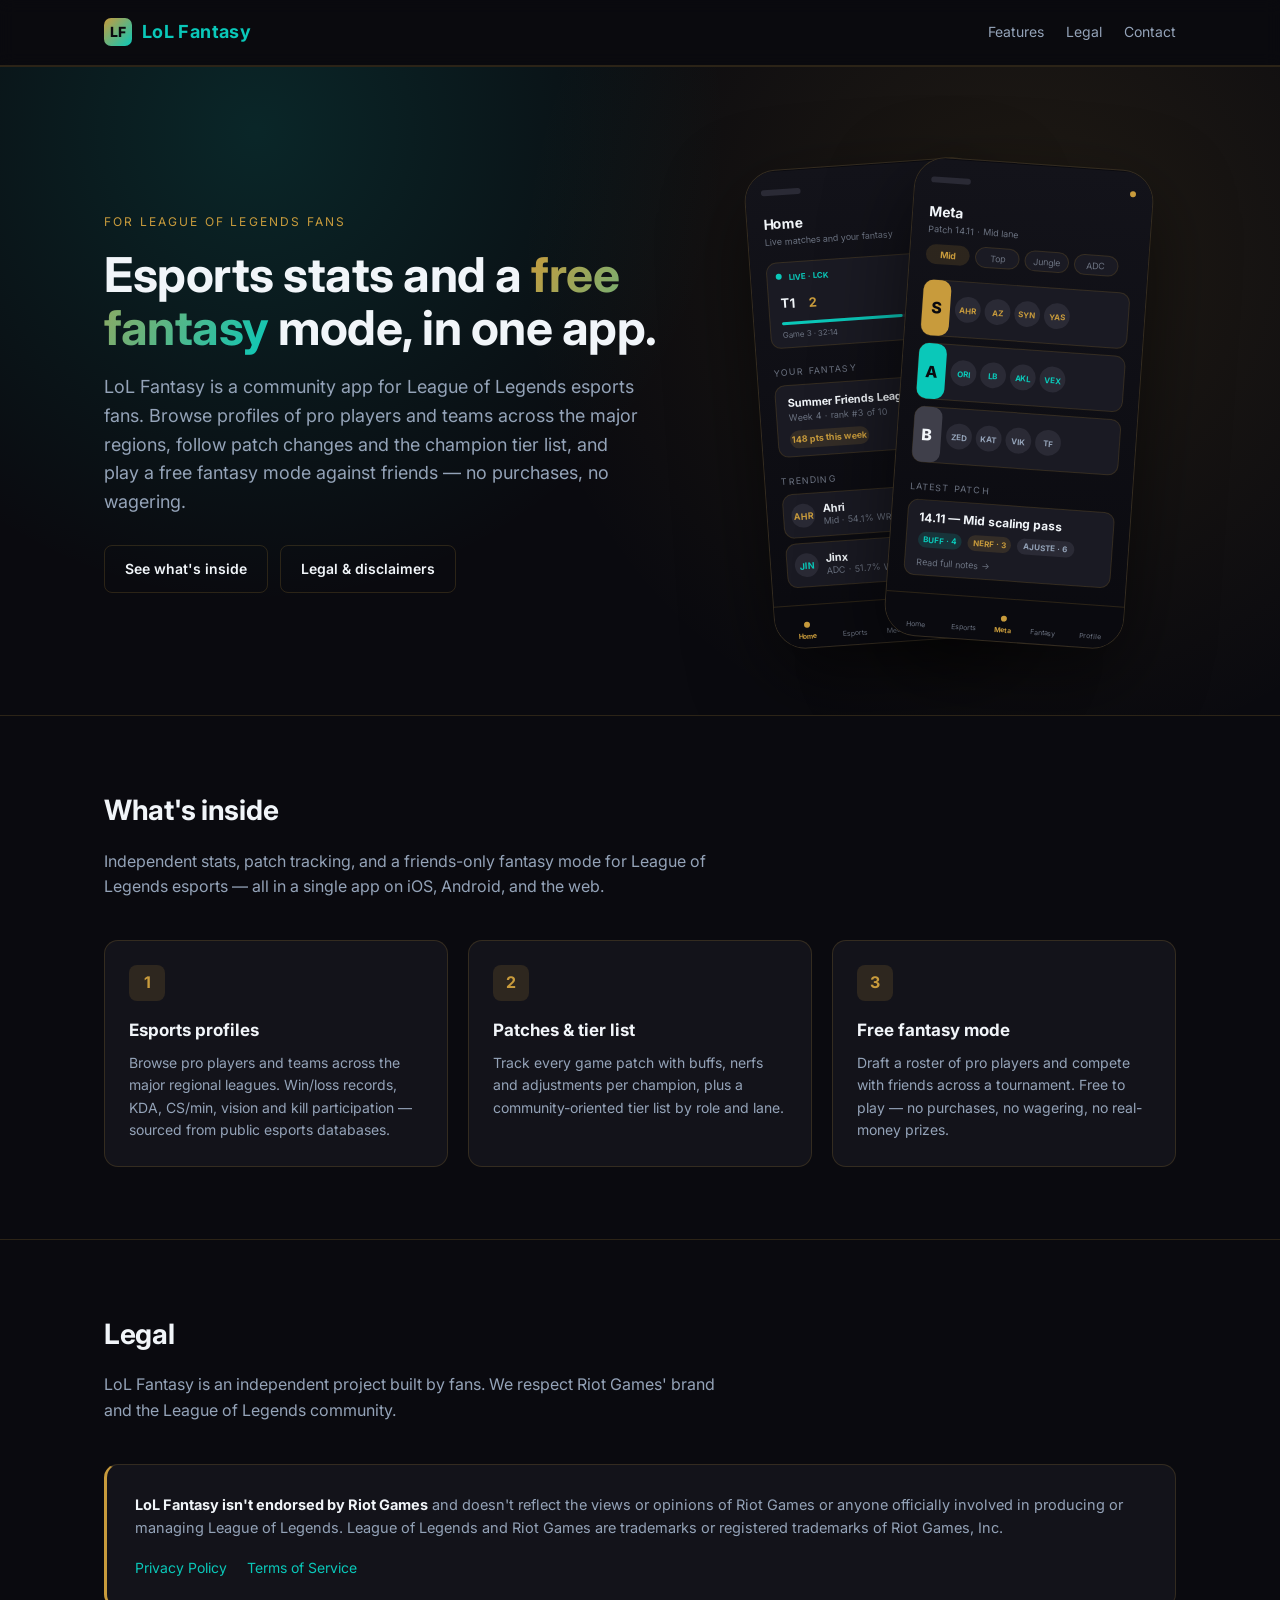
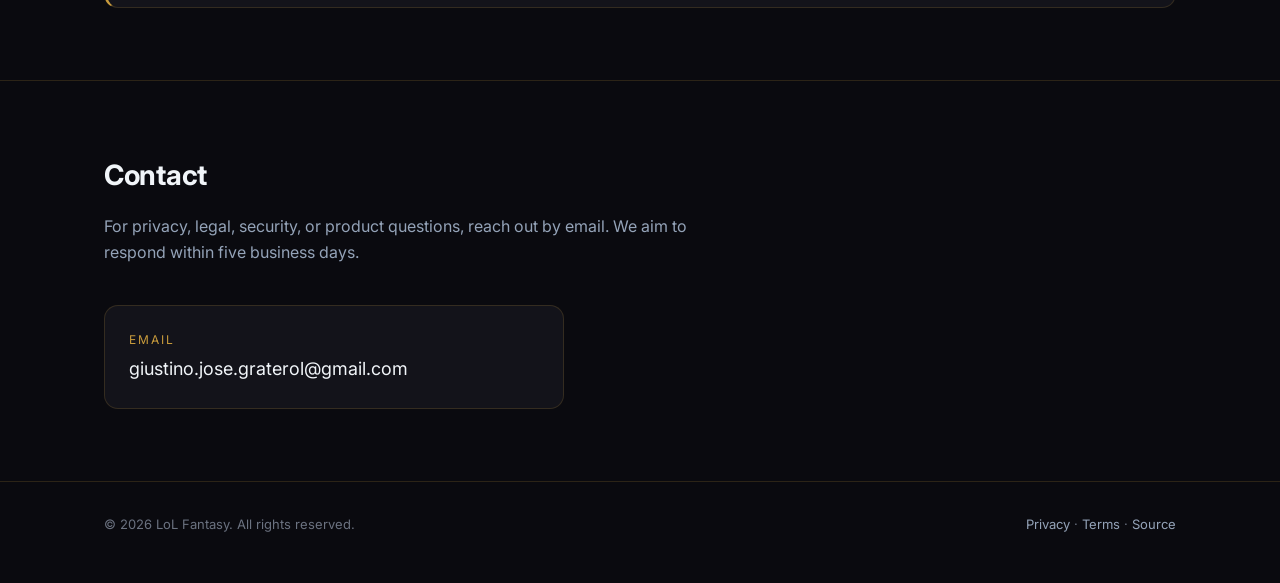
==== index.html @ 983b65de "Initial landing page for Riot API application" ====
<!doctype html>
<html lang="en">
  <head>
    <meta charset="utf-8" />
    <meta name="viewport" content="width=device-width, initial-scale=1" />
    <title>LoL Fantasy — League of Legends stats &amp; free fantasy</title>
    <meta
      name="description"
      content="LoL Fantasy is a community app for League of Legends esports fans: pro and team profiles, patch tracking, champion tier list, and a free fantasy mode. Independent — not affiliated with Riot Games."
    />
    <meta property="og:title" content="LoL Fantasy — League of Legends stats &amp; free fantasy" />
    <meta
      property="og:description"
      content="A community app for League of Legends esports fans: pro and team profiles, patch tracking, champion tier list, and a free fantasy mode."
    />
    <meta property="og:type" content="website" />
    <link rel="preconnect" href="https://fonts.googleapis.com" />
    <link rel="preconnect" href="https://fonts.gstatic.com" crossorigin />
    <link
      href="https://fonts.googleapis.com/css2?family=Inter:wght@400;500;600;700;800&display=swap"
      rel="stylesheet"
    />
    <link rel="stylesheet" href="styles.css" />
  </head>
  <body>
    <header class="site-header">
      <div class="container">
        <a class="brand" href="./">
          <span class="brand-mark">LF</span>
          <span>LoL Fantasy</span>
        </a>
        <nav class="site-nav" aria-label="Primary">
          <a href="#features">Features</a>
          <a href="#legal">Legal</a>
          <a href="#contact">Contact</a>
        </nav>
      </div>
    </header>

    <main>
      <section class="hero" aria-label="Product introduction">
        <div class="container hero-inner">
          <div>
            <div class="eyebrow">For League of Legends fans</div>
            <h1>
              Esports stats and a
              <span class="accent">free fantasy</span> mode, in one app.
            </h1>
            <p class="lede">
              LoL Fantasy is a community app for League of Legends esports fans. Browse profiles of
              pro players and teams across the major regions, follow patch changes and the champion
              tier list, and play a free fantasy mode against friends — no purchases, no wagering.
            </p>
            <div class="cta-row">
              <a class="btn btn-ghost" href="#features">See what's inside</a>
              <a class="btn btn-ghost" href="#legal">Legal &amp; disclaimers</a>
            </div>
          </div>

          <div class="mockup-stack" aria-hidden="true">
            <!-- Mockup 1: Home / Live -->
            <div class="mockup">
              <svg viewBox="0 0 240 480" xmlns="http://www.w3.org/2000/svg">
                <defs>
                  <linearGradient id="bg1" x1="0" y1="0" x2="0" y2="1">
                    <stop offset="0%" stop-color="#13131a" />
                    <stop offset="100%" stop-color="#0a0a0f" />
                  </linearGradient>
                </defs>
                <rect width="240" height="480" fill="url(#bg1)" />
                <!-- status bar -->
                <rect x="16" y="18" width="40" height="6" rx="3" fill="#2a2a35" />
                <circle cx="220" cy="22" r="3" fill="#C89B3C" />
                <!-- header -->
                <text
                  x="16"
                  y="58"
                  fill="#f1f5f9"
                  font-family="Inter"
                  font-size="14"
                  font-weight="700"
                >
                  Home
                </text>
                <text x="16" y="74" fill="#6b7280" font-family="Inter" font-size="9">
                  Live matches and your fantasy
                </text>
                <!-- live card -->
                <rect
                  x="16"
                  y="92"
                  width="208"
                  height="86"
                  rx="10"
                  fill="#1a1a23"
                  stroke="rgba(200,155,60,0.18)"
                />
                <circle cx="28" cy="106" r="3" fill="#0AC8B9" />
                <text
                  x="38"
                  y="110"
                  fill="#0AC8B9"
                  font-family="Inter"
                  font-size="8"
                  font-weight="700"
                >
                  LIVE · LCK
                </text>
                <text
                  x="28"
                  y="138"
                  fill="#f1f5f9"
                  font-family="Inter"
                  font-size="13"
                  font-weight="700"
                >
                  T1
                </text>
                <text
                  x="56"
                  y="138"
                  fill="#C89B3C"
                  font-family="Inter"
                  font-size="13"
                  font-weight="700"
                >
                  2
                </text>
                <text
                  x="180"
                  y="138"
                  fill="#C89B3C"
                  font-family="Inter"
                  font-size="13"
                  font-weight="700"
                  text-anchor="end"
                >
                  1
                </text>
                <text
                  x="198"
                  y="138"
                  fill="#f1f5f9"
                  font-family="Inter"
                  font-size="13"
                  font-weight="700"
                >
                  GEN
                </text>
                <rect x="28" y="152" width="184" height="3" rx="1.5" fill="#2a2a35" />
                <rect x="28" y="152" width="122" height="3" rx="1.5" fill="#0AC8B9" />
                <text x="28" y="168" fill="#6b7280" font-family="Inter" font-size="8">
                  Game 3 · 32:14
                </text>

                <!-- section: Fantasy -->
                <text
                  x="16"
                  y="206"
                  fill="#6b7280"
                  font-family="Inter"
                  font-size="9"
                  letter-spacing="1.2"
                >
                  YOUR FANTASY
                </text>
                <rect
                  x="16"
                  y="216"
                  width="208"
                  height="72"
                  rx="10"
                  fill="#1a1a23"
                  stroke="rgba(200,155,60,0.18)"
                />
                <text
                  x="28"
                  y="238"
                  fill="#f1f5f9"
                  font-family="Inter"
                  font-size="11"
                  font-weight="700"
                >
                  Summer Friends League
                </text>
                <text x="28" y="252" fill="#6b7280" font-family="Inter" font-size="9">
                  Week 4 · rank #3 of 10
                </text>
                <rect x="28" y="262" width="80" height="18" rx="9" fill="rgba(200,155,60,0.15)" />
                <text
                  x="68"
                  y="274"
                  fill="#C89B3C"
                  font-family="Inter"
                  font-size="9"
                  font-weight="700"
                  text-anchor="middle"
                >
                  148 pts this week
                </text>

                <!-- section: Trending -->
                <text
                  x="16"
                  y="316"
                  fill="#6b7280"
                  font-family="Inter"
                  font-size="9"
                  letter-spacing="1.2"
                >
                  TRENDING
                </text>
                <rect
                  x="16"
                  y="326"
                  width="208"
                  height="44"
                  rx="10"
                  fill="#1a1a23"
                  stroke="rgba(200,155,60,0.18)"
                />
                <circle cx="36" cy="348" r="12" fill="#2a2a35" />
                <text
                  x="36"
                  y="352"
                  fill="#C89B3C"
                  font-family="Inter"
                  font-size="9"
                  font-weight="700"
                  text-anchor="middle"
                >
                  AHR
                </text>
                <text
                  x="56"
                  y="346"
                  fill="#f1f5f9"
                  font-family="Inter"
                  font-size="11"
                  font-weight="700"
                >
                  Ahri
                </text>
                <text x="56" y="358" fill="#6b7280" font-family="Inter" font-size="9">
                  Mid · 54.1% WR · S tier
                </text>

                <rect
                  x="16"
                  y="376"
                  width="208"
                  height="44"
                  rx="10"
                  fill="#1a1a23"
                  stroke="rgba(200,155,60,0.18)"
                />
                <circle cx="36" cy="398" r="12" fill="#2a2a35" />
                <text
                  x="36"
                  y="402"
                  fill="#0AC8B9"
                  font-family="Inter"
                  font-size="9"
                  font-weight="700"
                  text-anchor="middle"
                >
                  JIN
                </text>
                <text
                  x="56"
                  y="396"
                  fill="#f1f5f9"
                  font-family="Inter"
                  font-size="11"
                  font-weight="700"
                >
                  Jinx
                </text>
                <text x="56" y="408" fill="#6b7280" font-family="Inter" font-size="9">
                  ADC · 51.7% WR · A tier
                </text>

                <!-- tab bar -->
                <rect x="0" y="438" width="240" height="42" fill="#0a0a0f" />
                <line x1="0" y1="438" x2="240" y2="438" stroke="rgba(200,155,60,0.18)" />
                <circle cx="32" cy="458" r="3" fill="#C89B3C" />
                <text
                  x="32"
                  y="472"
                  fill="#C89B3C"
                  font-family="Inter"
                  font-size="7"
                  text-anchor="middle"
                  font-weight="700"
                >
                  Home
                </text>
                <text
                  x="80"
                  y="472"
                  fill="#6b7280"
                  font-family="Inter"
                  font-size="7"
                  text-anchor="middle"
                >
                  Esports
                </text>
                <text
                  x="120"
                  y="472"
                  fill="#6b7280"
                  font-family="Inter"
                  font-size="7"
                  text-anchor="middle"
                >
                  Meta
                </text>
                <text
                  x="160"
                  y="472"
                  fill="#6b7280"
                  font-family="Inter"
                  font-size="7"
                  text-anchor="middle"
                >
                  Fantasy
                </text>
                <text
                  x="208"
                  y="472"
                  fill="#6b7280"
                  font-family="Inter"
                  font-size="7"
                  text-anchor="middle"
                >
                  Profile
                </text>
              </svg>
            </div>

            <!-- Mockup 2: Champions tier list -->
            <div class="mockup">
              <svg viewBox="0 0 240 480" xmlns="http://www.w3.org/2000/svg">
                <defs>
                  <linearGradient id="bg2" x1="0" y1="0" x2="0" y2="1">
                    <stop offset="0%" stop-color="#13131a" />
                    <stop offset="100%" stop-color="#0a0a0f" />
                  </linearGradient>
                </defs>
                <rect width="240" height="480" fill="url(#bg2)" />
                <rect x="16" y="18" width="40" height="6" rx="3" fill="#2a2a35" />
                <circle cx="220" cy="22" r="3" fill="#C89B3C" />

                <text
                  x="16"
                  y="58"
                  fill="#f1f5f9"
                  font-family="Inter"
                  font-size="14"
                  font-weight="700"
                >
                  Meta
                </text>
                <text x="16" y="74" fill="#6b7280" font-family="Inter" font-size="9">
                  Patch 14.11 · Mid lane
                </text>

                <!-- filter pills -->
                <rect x="16" y="86" width="44" height="20" rx="10" fill="rgba(200,155,60,0.15)" />
                <text
                  x="38"
                  y="100"
                  fill="#C89B3C"
                  font-family="Inter"
                  font-size="9"
                  font-weight="700"
                  text-anchor="middle"
                >
                  Mid
                </text>
                <rect
                  x="66"
                  y="86"
                  width="44"
                  height="20"
                  rx="10"
                  fill="#1a1a23"
                  stroke="rgba(200,155,60,0.18)"
                />
                <text
                  x="88"
                  y="100"
                  fill="#6b7280"
                  font-family="Inter"
                  font-size="9"
                  text-anchor="middle"
                >
                  Top
                </text>
                <rect
                  x="116"
                  y="86"
                  width="44"
                  height="20"
                  rx="10"
                  fill="#1a1a23"
                  stroke="rgba(200,155,60,0.18)"
                />
                <text
                  x="138"
                  y="100"
                  fill="#6b7280"
                  font-family="Inter"
                  font-size="9"
                  text-anchor="middle"
                >
                  Jungle
                </text>
                <rect
                  x="166"
                  y="86"
                  width="44"
                  height="20"
                  rx="10"
                  fill="#1a1a23"
                  stroke="rgba(200,155,60,0.18)"
                />
                <text
                  x="188"
                  y="100"
                  fill="#6b7280"
                  font-family="Inter"
                  font-size="9"
                  text-anchor="middle"
                >
                  ADC
                </text>

                <!-- tier rows -->
                <g font-family="Inter">
                  <!-- S tier -->
                  <rect
                    x="16"
                    y="122"
                    width="208"
                    height="56"
                    rx="10"
                    fill="#1a1a23"
                    stroke="rgba(200,155,60,0.18)"
                  />
                  <rect x="16" y="122" width="28" height="56" rx="10" fill="#C89B3C" />
                  <text
                    x="30"
                    y="156"
                    fill="#0a0a0f"
                    font-size="16"
                    font-weight="800"
                    text-anchor="middle"
                  >
                    S
                  </text>
                  <circle cx="62" cy="150" r="13" fill="#2a2a35" />
                  <text
                    x="62"
                    y="154"
                    fill="#C89B3C"
                    font-size="8"
                    font-weight="700"
                    text-anchor="middle"
                  >
                    AHR
                  </text>
                  <circle cx="92" cy="150" r="13" fill="#2a2a35" />
                  <text
                    x="92"
                    y="154"
                    fill="#C89B3C"
                    font-size="8"
                    font-weight="700"
                    text-anchor="middle"
                  >
                    AZ
                  </text>
                  <circle cx="122" cy="150" r="13" fill="#2a2a35" />
                  <text
                    x="122"
                    y="154"
                    fill="#C89B3C"
                    font-size="8"
                    font-weight="700"
                    text-anchor="middle"
                  >
                    SYN
                  </text>
                  <circle cx="152" cy="150" r="13" fill="#2a2a35" />
                  <text
                    x="152"
                    y="154"
                    fill="#C89B3C"
                    font-size="8"
                    font-weight="700"
                    text-anchor="middle"
                  >
                    YAS
                  </text>

                  <!-- A tier -->
                  <rect
                    x="16"
                    y="186"
                    width="208"
                    height="56"
                    rx="10"
                    fill="#1a1a23"
                    stroke="rgba(200,155,60,0.18)"
                  />
                  <rect x="16" y="186" width="28" height="56" rx="10" fill="#0AC8B9" />
                  <text
                    x="30"
                    y="220"
                    fill="#0a0a0f"
                    font-size="16"
                    font-weight="800"
                    text-anchor="middle"
                  >
                    A
                  </text>
                  <circle cx="62" cy="214" r="13" fill="#2a2a35" />
                  <text
                    x="62"
                    y="218"
                    fill="#0AC8B9"
                    font-size="8"
                    font-weight="700"
                    text-anchor="middle"
                  >
                    ORI
                  </text>
                  <circle cx="92" cy="214" r="13" fill="#2a2a35" />
                  <text
                    x="92"
                    y="218"
                    fill="#0AC8B9"
                    font-size="8"
                    font-weight="700"
                    text-anchor="middle"
                  >
                    LB
                  </text>
                  <circle cx="122" cy="214" r="13" fill="#2a2a35" />
                  <text
                    x="122"
                    y="218"
                    fill="#0AC8B9"
                    font-size="8"
                    font-weight="700"
                    text-anchor="middle"
                  >
                    AKL
                  </text>
                  <circle cx="152" cy="214" r="13" fill="#2a2a35" />
                  <text
                    x="152"
                    y="218"
                    fill="#0AC8B9"
                    font-size="8"
                    font-weight="700"
                    text-anchor="middle"
                  >
                    VEX
                  </text>

                  <!-- B tier -->
                  <rect
                    x="16"
                    y="250"
                    width="208"
                    height="56"
                    rx="10"
                    fill="#1a1a23"
                    stroke="rgba(200,155,60,0.18)"
                  />
                  <rect x="16" y="250" width="28" height="56" rx="10" fill="#3f3f4a" />
                  <text
                    x="30"
                    y="284"
                    fill="#f1f5f9"
                    font-size="16"
                    font-weight="800"
                    text-anchor="middle"
                  >
                    B
                  </text>
                  <circle cx="62" cy="278" r="13" fill="#2a2a35" />
                  <text
                    x="62"
                    y="282"
                    fill="#94a3b8"
                    font-size="8"
                    font-weight="700"
                    text-anchor="middle"
                  >
                    ZED
                  </text>
                  <circle cx="92" cy="278" r="13" fill="#2a2a35" />
                  <text
                    x="92"
                    y="282"
                    fill="#94a3b8"
                    font-size="8"
                    font-weight="700"
                    text-anchor="middle"
                  >
                    KAT
                  </text>
                  <circle cx="122" cy="278" r="13" fill="#2a2a35" />
                  <text
                    x="122"
                    y="282"
                    fill="#94a3b8"
                    font-size="8"
                    font-weight="700"
                    text-anchor="middle"
                  >
                    VIK
                  </text>
                  <circle cx="152" cy="278" r="13" fill="#2a2a35" />
                  <text
                    x="152"
                    y="282"
                    fill="#94a3b8"
                    font-size="8"
                    font-weight="700"
                    text-anchor="middle"
                  >
                    TF
                  </text>
                </g>

                <!-- patch card -->
                <text
                  x="16"
                  y="334"
                  fill="#6b7280"
                  font-family="Inter"
                  font-size="9"
                  letter-spacing="1.2"
                >
                  LATEST PATCH
                </text>
                <rect
                  x="16"
                  y="344"
                  width="208"
                  height="76"
                  rx="10"
                  fill="#1a1a23"
                  stroke="rgba(200,155,60,0.18)"
                />
                <text
                  x="28"
                  y="366"
                  fill="#f1f5f9"
                  font-family="Inter"
                  font-size="12"
                  font-weight="700"
                >
                  14.11 — Mid scaling pass
                </text>
                <rect x="28" y="376" width="44" height="16" rx="8" fill="rgba(10,200,185,0.15)" />
                <text
                  x="50"
                  y="387"
                  fill="#0AC8B9"
                  font-family="Inter"
                  font-size="8"
                  font-weight="700"
                  text-anchor="middle"
                >
                  BUFF · 4
                </text>
                <rect x="78" y="376" width="44" height="16" rx="8" fill="rgba(200,155,60,0.15)" />
                <text
                  x="100"
                  y="387"
                  fill="#C89B3C"
                  font-family="Inter"
                  font-size="8"
                  font-weight="700"
                  text-anchor="middle"
                >
                  NERF · 3
                </text>
                <rect x="128" y="376" width="58" height="16" rx="8" fill="#2a2a35" />
                <text
                  x="157"
                  y="387"
                  fill="#94a3b8"
                  font-family="Inter"
                  font-size="8"
                  font-weight="700"
                  text-anchor="middle"
                >
                  AJUSTE · 6
                </text>
                <text x="28" y="410" fill="#6b7280" font-family="Inter" font-size="9">
                  Read full notes →
                </text>

                <!-- tab bar -->
                <rect x="0" y="438" width="240" height="42" fill="#0a0a0f" />
                <line x1="0" y1="438" x2="240" y2="438" stroke="rgba(200,155,60,0.18)" />
                <text
                  x="32"
                  y="472"
                  fill="#6b7280"
                  font-family="Inter"
                  font-size="7"
                  text-anchor="middle"
                >
                  Home
                </text>
                <text
                  x="80"
                  y="472"
                  fill="#6b7280"
                  font-family="Inter"
                  font-size="7"
                  text-anchor="middle"
                >
                  Esports
                </text>
                <circle cx="120" cy="458" r="3" fill="#C89B3C" />
                <text
                  x="120"
                  y="472"
                  fill="#C89B3C"
                  font-family="Inter"
                  font-size="7"
                  text-anchor="middle"
                  font-weight="700"
                >
                  Meta
                </text>
                <text
                  x="160"
                  y="472"
                  fill="#6b7280"
                  font-family="Inter"
                  font-size="7"
                  text-anchor="middle"
                >
                  Fantasy
                </text>
                <text
                  x="208"
                  y="472"
                  fill="#6b7280"
                  font-family="Inter"
                  font-size="7"
                  text-anchor="middle"
                >
                  Profile
                </text>
              </svg>
            </div>
          </div>
        </div>
      </section>

      <section id="features" aria-label="Features">
        <div class="container">
          <h2>What's inside</h2>
          <p class="section-lede">
            Independent stats, patch tracking, and a friends-only fantasy mode for League of Legends
            esports — all in a single app on iOS, Android, and the web.
          </p>
          <div class="features">
            <div class="feature">
              <div class="feature-icon">1</div>
              <h3>Esports profiles</h3>
              <p>
                Browse pro players and teams across the major regional leagues. Win/loss records,
                KDA, CS/min, vision and kill participation — sourced from public esports databases.
              </p>
            </div>
            <div class="feature">
              <div class="feature-icon">2</div>
              <h3>Patches &amp; tier list</h3>
              <p>
                Track every game patch with buffs, nerfs and adjustments per champion, plus a
                community-oriented tier list by role and lane.
              </p>
            </div>
            <div class="feature">
              <div class="feature-icon">3</div>
              <h3>Free fantasy mode</h3>
              <p>
                Draft a roster of pro players and compete with friends across a tournament. Free to
                play — no purchases, no wagering, no real-money prizes.
              </p>
            </div>
          </div>
        </div>
      </section>

      <section id="legal" aria-label="Legal and disclaimers">
        <div class="container">
          <h2>Legal</h2>
          <p class="section-lede">
            LoL Fantasy is an independent project built by fans. We respect Riot Games' brand and
            the League of Legends community.
          </p>
          <div class="legal-callout">
            <strong>LoL Fantasy isn't endorsed by Riot Games</strong> and doesn't reflect the views
            or opinions of Riot Games or anyone officially involved in producing or managing League
            of Legends. League of Legends and Riot Games are trademarks or registered trademarks of
            Riot Games, Inc.
            <div class="legal-links">
              <a href="privacy.html">Privacy Policy</a>
              <a href="terms.html">Terms of Service</a>
            </div>
          </div>
        </div>
      </section>

      <section id="contact" aria-label="Contact">
        <div class="container">
          <h2>Contact</h2>
          <p class="section-lede">
            For privacy, legal, security, or product questions, reach out by email. We aim to
            respond within five business days.
          </p>
          <div class="contact-card">
            <span class="label">Email</span>
            <a class="email" href="mailto:giustino.jose.graterol@gmail.com"
              >giustino.jose.graterol@gmail.com</a
            >
          </div>
        </div>
      </section>
    </main>

    <footer class="site-footer">
      <div class="container">
        <div>&copy; 2026 LoL Fantasy. All rights reserved.</div>
        <div>
          <a href="privacy.html">Privacy</a> · <a href="terms.html">Terms</a> ·
          <a href="https://github.com/GiustinoGraterol/LoL-Fantasy">Source</a>
        </div>
      </div>
    </footer>
  </body>
</html>
---- styles.css ----
:root {
  --bg-base: #0a0a0f;
  --bg-surface: #13131a;
  --bg-elevated: #1a1a23;
  --text-primary: #f1f5f9;
  --text-muted: #94a3b8;
  --text-dim: #6b7280;
  --accent-gold: #c89b3c;
  --accent-gold-soft: rgba(200, 155, 60, 0.15);
  --accent-teal: #0ac8b9;
  --border-subtle: rgba(200, 155, 60, 0.18);
  --max-width: 1120px;
  --radius: 14px;
  --radius-sm: 8px;
}

* {
  box-sizing: border-box;
}

html,
body {
  margin: 0;
  padding: 0;
  background: var(--bg-base);
  color: var(--text-primary);
  font-family:
    'Inter',
    -apple-system,
    BlinkMacSystemFont,
    'Segoe UI',
    Roboto,
    Oxygen,
    Ubuntu,
    sans-serif;
  line-height: 1.6;
  -webkit-font-smoothing: antialiased;
}

a {
  color: var(--accent-teal);
  text-decoration: none;
}

a:hover {
  text-decoration: underline;
}

.container {
  max-width: var(--max-width);
  margin: 0 auto;
  padding: 0 24px;
}

/* ---------- Header ---------- */

.site-header {
  border-bottom: 1px solid var(--border-subtle);
  background: rgba(10, 10, 15, 0.9);
  backdrop-filter: blur(8px);
  position: sticky;
  top: 0;
  z-index: 10;
}

.site-header .container {
  display: flex;
  align-items: center;
  justify-content: space-between;
  padding-top: 18px;
  padding-bottom: 18px;
}

.brand {
  display: flex;
  align-items: center;
  gap: 10px;
  font-weight: 700;
  font-size: 18px;
  letter-spacing: 0.02em;
}

.brand-mark {
  width: 28px;
  height: 28px;
  border-radius: 7px;
  background: linear-gradient(135deg, var(--accent-gold), var(--accent-teal));
  display: inline-flex;
  align-items: center;
  justify-content: center;
  color: #0a0a0f;
  font-weight: 800;
  font-size: 14px;
}

.site-nav {
  display: flex;
  gap: 22px;
  font-size: 14px;
}

.site-nav a {
  color: var(--text-muted);
}

.site-nav a:hover {
  color: var(--accent-gold);
  text-decoration: none;
}

/* ---------- Hero ---------- */

.hero {
  padding: 96px 0 72px;
  position: relative;
  overflow: hidden;
}

.hero::before {
  content: '';
  position: absolute;
  inset: 0;
  background:
    radial-gradient(circle at 20% 10%, rgba(10, 200, 185, 0.15), transparent 40%),
    radial-gradient(circle at 80% 30%, rgba(200, 155, 60, 0.12), transparent 45%);
  pointer-events: none;
}

.hero-inner {
  position: relative;
  display: grid;
  grid-template-columns: 1.1fr 0.9fr;
  gap: 64px;
  align-items: center;
}

@media (max-width: 880px) {
  .hero-inner {
    grid-template-columns: 1fr;
    gap: 48px;
  }
  .hero {
    padding: 64px 0 48px;
  }
}

.eyebrow {
  text-transform: uppercase;
  letter-spacing: 0.18em;
  font-size: 12px;
  color: var(--accent-gold);
  margin-bottom: 18px;
}

h1 {
  font-size: 48px;
  line-height: 1.1;
  margin: 0 0 18px;
  letter-spacing: -0.01em;
}

h1 .accent {
  background: linear-gradient(120deg, var(--accent-gold), var(--accent-teal));
  -webkit-background-clip: text;
  background-clip: text;
  color: transparent;
}

.lede {
  font-size: 18px;
  color: var(--text-muted);
  margin: 0 0 28px;
  max-width: 540px;
}

.cta-row {
  display: flex;
  gap: 12px;
  flex-wrap: wrap;
}

.btn {
  display: inline-flex;
  align-items: center;
  padding: 12px 20px;
  border-radius: var(--radius-sm);
  font-weight: 600;
  font-size: 14px;
  border: 1px solid transparent;
  transition:
    transform 0.1s ease,
    background 0.2s ease;
}

.btn-primary {
  background: var(--accent-gold);
  color: #0a0a0f;
}

.btn-primary:hover {
  background: #d8aa4a;
  text-decoration: none;
}

.btn-ghost {
  background: transparent;
  color: var(--text-primary);
  border-color: var(--border-subtle);
}

.btn-ghost:hover {
  border-color: var(--accent-gold);
  text-decoration: none;
}

/* ---------- Mockups (SVG) ---------- */

.mockup-stack {
  position: relative;
  display: flex;
  justify-content: center;
  align-items: center;
}

.mockup {
  width: 240px;
  height: 480px;
  border-radius: 32px;
  border: 1px solid var(--border-subtle);
  background: var(--bg-surface);
  box-shadow:
    0 30px 80px rgba(0, 0, 0, 0.55),
    0 0 0 6px #0a0a0f inset;
  overflow: hidden;
}

.mockup svg {
  display: block;
  width: 100%;
  height: 100%;
}

.mockup-stack .mockup + .mockup {
  margin-left: -100px;
  transform: rotate(4deg);
}

.mockup-stack .mockup:first-child {
  transform: rotate(-4deg);
}

/* ---------- Sections ---------- */

section {
  padding: 72px 0;
  border-top: 1px solid var(--border-subtle);
}

section h2 {
  font-size: 28px;
  margin: 0 0 16px;
  letter-spacing: -0.01em;
}

section .section-lede {
  color: var(--text-muted);
  max-width: 620px;
  margin: 0 0 40px;
}

/* ---------- Features grid ---------- */

.features {
  display: grid;
  grid-template-columns: repeat(3, 1fr);
  gap: 20px;
}

@media (max-width: 880px) {
  .features {
    grid-template-columns: 1fr;
  }
}

.feature {
  padding: 24px;
  background: var(--bg-surface);
  border: 1px solid var(--border-subtle);
  border-radius: var(--radius);
}

.feature-icon {
  width: 36px;
  height: 36px;
  border-radius: 8px;
  background: var(--accent-gold-soft);
  color: var(--accent-gold);
  display: inline-flex;
  align-items: center;
  justify-content: center;
  font-weight: 700;
  margin-bottom: 16px;
}

.feature h3 {
  margin: 0 0 8px;
  font-size: 17px;
}

.feature p {
  margin: 0;
  color: var(--text-muted);
  font-size: 14px;
}

/* ---------- Legal callout ---------- */

.legal-callout {
  padding: 28px;
  background: var(--bg-surface);
  border: 1px solid var(--border-subtle);
  border-left: 3px solid var(--accent-gold);
  border-radius: var(--radius);
  color: var(--text-muted);
  font-size: 14.5px;
}

.legal-callout strong {
  color: var(--text-primary);
}

.legal-links {
  margin-top: 18px;
  display: flex;
  flex-wrap: wrap;
  gap: 20px;
  font-size: 14px;
}

.legal-links a {
  color: var(--accent-teal);
}

/* ---------- Contact ---------- */

.contact-card {
  display: flex;
  flex-direction: column;
  gap: 6px;
  padding: 24px;
  background: var(--bg-surface);
  border: 1px solid var(--border-subtle);
  border-radius: var(--radius);
  max-width: 460px;
}

.contact-card .label {
  font-size: 12px;
  letter-spacing: 0.16em;
  text-transform: uppercase;
  color: var(--accent-gold);
}

.contact-card .email {
  font-size: 18px;
  color: var(--text-primary);
}

/* ---------- Footer ---------- */

.site-footer {
  padding: 32px 0 48px;
  border-top: 1px solid var(--border-subtle);
  color: var(--text-dim);
  font-size: 13px;
}

.site-footer .container {
  display: flex;
  justify-content: space-between;
  flex-wrap: wrap;
  gap: 16px;
}

.site-footer a {
  color: var(--text-muted);
}

/* ---------- Legal pages (privacy / terms) ---------- */

.legal-page {
  padding: 64px 0 96px;
}

.legal-page article {
  max-width: 760px;
  margin: 0 auto;
}

.legal-page h1 {
  font-size: 36px;
  margin-bottom: 8px;
}

.legal-page .updated {
  color: var(--text-dim);
  margin-bottom: 40px;
  font-size: 14px;
}

.legal-page h2 {
  margin-top: 40px;
  font-size: 22px;
  color: var(--accent-gold);
}

.legal-page p,
.legal-page li {
  color: var(--text-muted);
}

.legal-page ul {
  padding-left: 22px;
}

.legal-page a {
  color: var(--accent-teal);
}
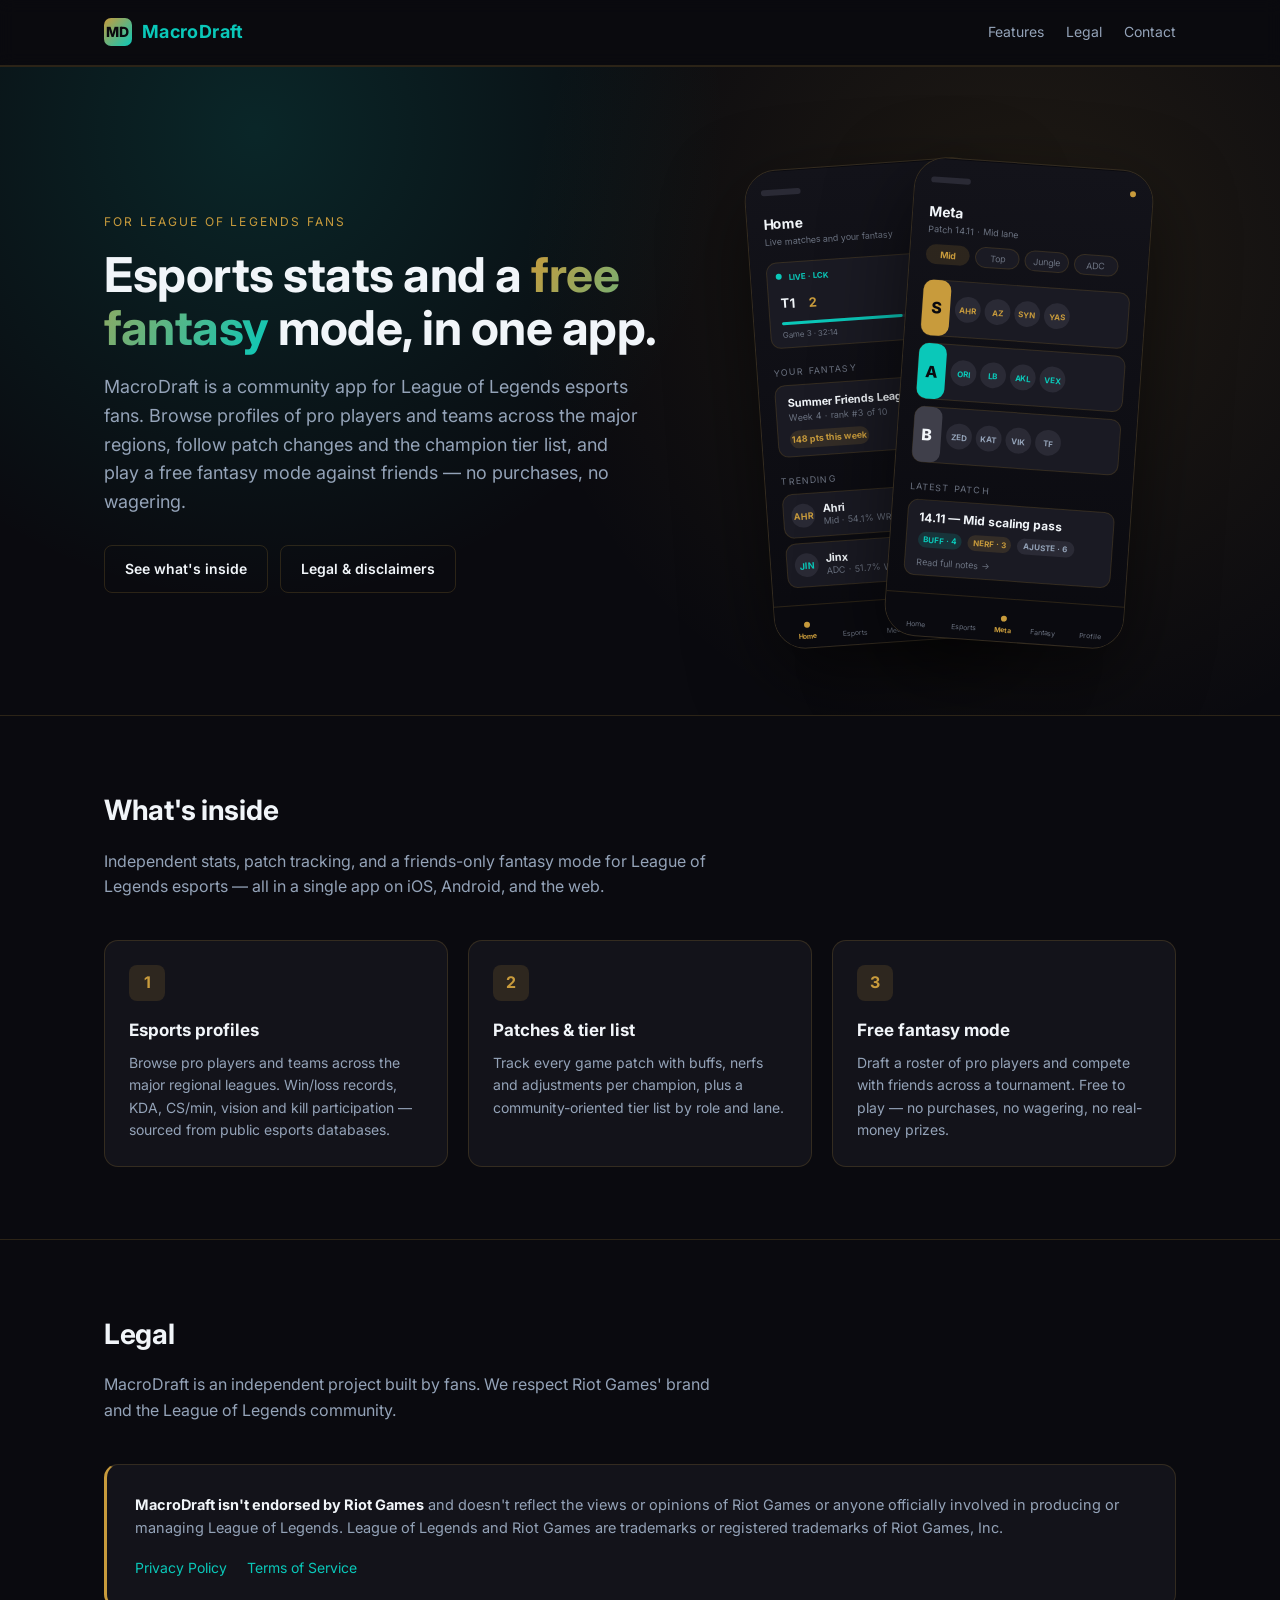
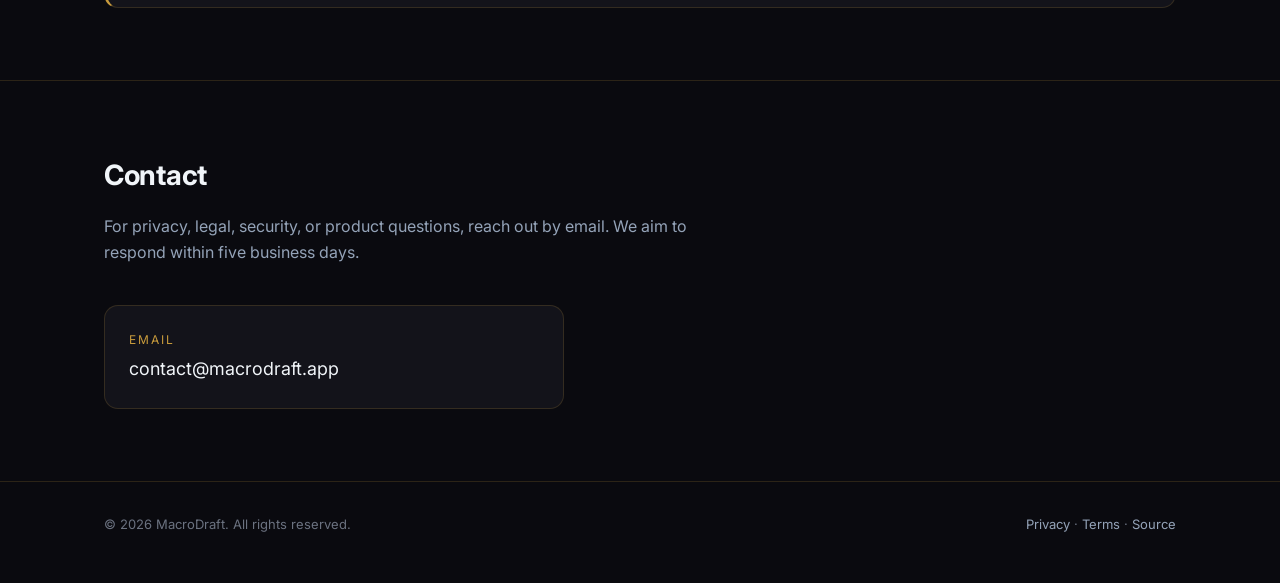
==== commit 47991cd2: "rebrand: LoL Fantasy -> MacroDraft, professional contact emails This is the actual live source for m" ====
--- a/index.html
+++ b/index.html
@@ -3,12 +3,12 @@
   <head>
     <meta charset="utf-8" />
     <meta name="viewport" content="width=device-width, initial-scale=1" />
-    <title>LoL Fantasy — League of Legends stats &amp; free fantasy</title>
+    <title>MacroDraft — League of Legends stats &amp; free fantasy</title>
     <meta
       name="description"
-      content="LoL Fantasy is a community app for League of Legends esports fans: pro and team profiles, patch tracking, champion tier list, and a free fantasy mode. Independent — not affiliated with Riot Games."
+      content="MacroDraft is a community app for League of Legends esports fans: pro and team profiles, patch tracking, champion tier list, and a free fantasy mode. Independent — not affiliated with Riot Games."
     />
-    <meta property="og:title" content="LoL Fantasy — League of Legends stats &amp; free fantasy" />
+    <meta property="og:title" content="MacroDraft — League of Legends stats &amp; free fantasy" />
     <meta
       property="og:description"
       content="A community app for League of Legends esports fans: pro and team profiles, patch tracking, champion tier list, and a free fantasy mode."
@@ -26,8 +26,8 @@
     <header class="site-header">
       <div class="container">
         <a class="brand" href="./">
-          <span class="brand-mark">LF</span>
-          <span>LoL Fantasy</span>
+          <span class="brand-mark">MD</span>
+          <span>MacroDraft</span>
         </a>
         <nav class="site-nav" aria-label="Primary">
           <a href="#features">Features</a>
@@ -47,7 +47,7 @@
               <span class="accent">free fantasy</span> mode, in one app.
             </h1>
             <p class="lede">
-              LoL Fantasy is a community app for League of Legends esports fans. Browse profiles of
+              MacroDraft is a community app for League of Legends esports fans. Browse profiles of
               pro players and teams across the major regions, follow patch changes and the champion
               tier list, and play a free fantasy mode against friends — no purchases, no wagering.
             </p>
@@ -808,11 +808,11 @@
         <div class="container">
           <h2>Legal</h2>
           <p class="section-lede">
-            LoL Fantasy is an independent project built by fans. We respect Riot Games' brand and
+            MacroDraft is an independent project built by fans. We respect Riot Games' brand and
             the League of Legends community.
           </p>
           <div class="legal-callout">
-            <strong>LoL Fantasy isn't endorsed by Riot Games</strong> and doesn't reflect the views
+            <strong>MacroDraft isn't endorsed by Riot Games</strong> and doesn't reflect the views
             or opinions of Riot Games or anyone officially involved in producing or managing League
             of Legends. League of Legends and Riot Games are trademarks or registered trademarks of
             Riot Games, Inc.
@@ -833,9 +833,7 @@
           </p>
           <div class="contact-card">
             <span class="label">Email</span>
-            <a class="email" href="mailto:giustino.jose.graterol@gmail.com"
-              >giustino.jose.graterol@gmail.com</a
-            >
+            <a class="email" href="mailto:contact@macrodraft.app">contact@macrodraft.app</a>
           </div>
         </div>
       </section>
@@ -843,7 +841,7 @@
 
     <footer class="site-footer">
       <div class="container">
-        <div>&copy; 2026 LoL Fantasy. All rights reserved.</div>
+        <div>&copy; 2026 MacroDraft. All rights reserved.</div>
         <div>
           <a href="privacy.html">Privacy</a> · <a href="terms.html">Terms</a> ·
           <a href="https://github.com/GiustinoGraterol/LoL-Fantasy">Source</a>
